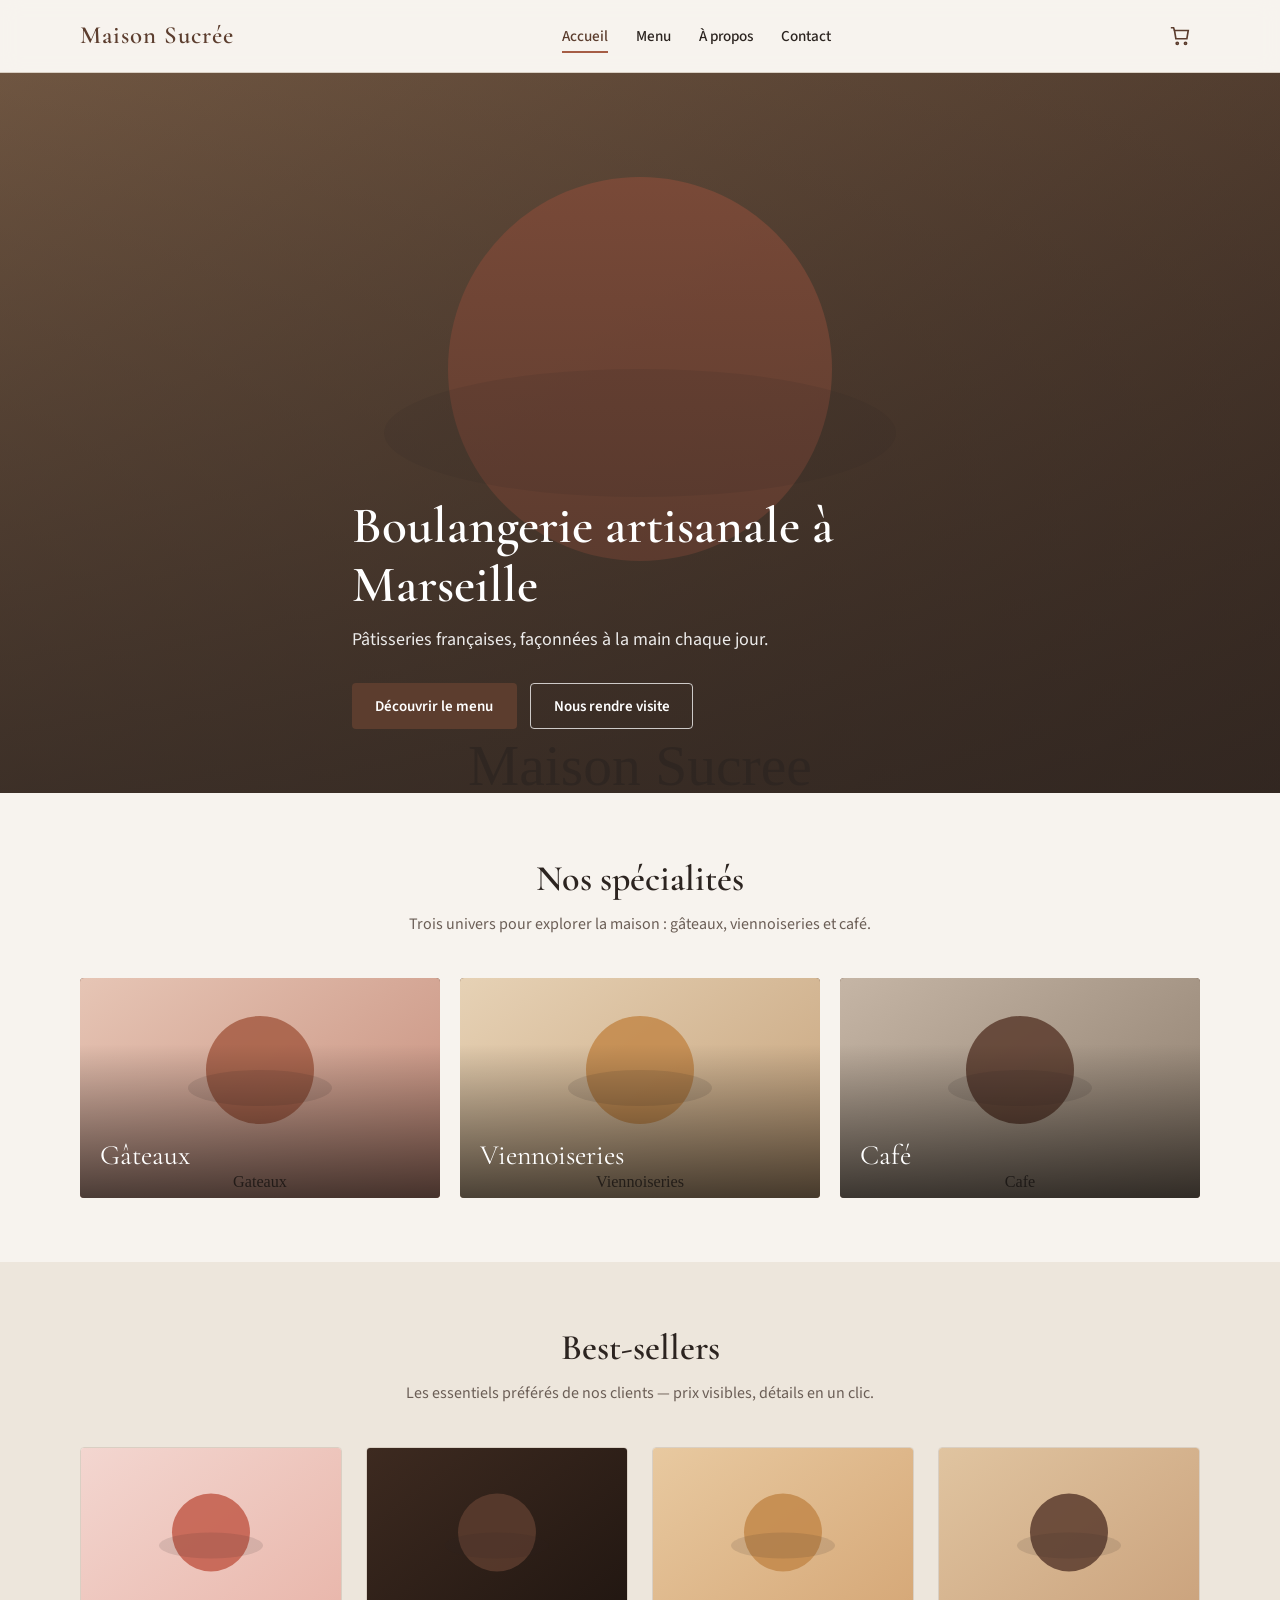
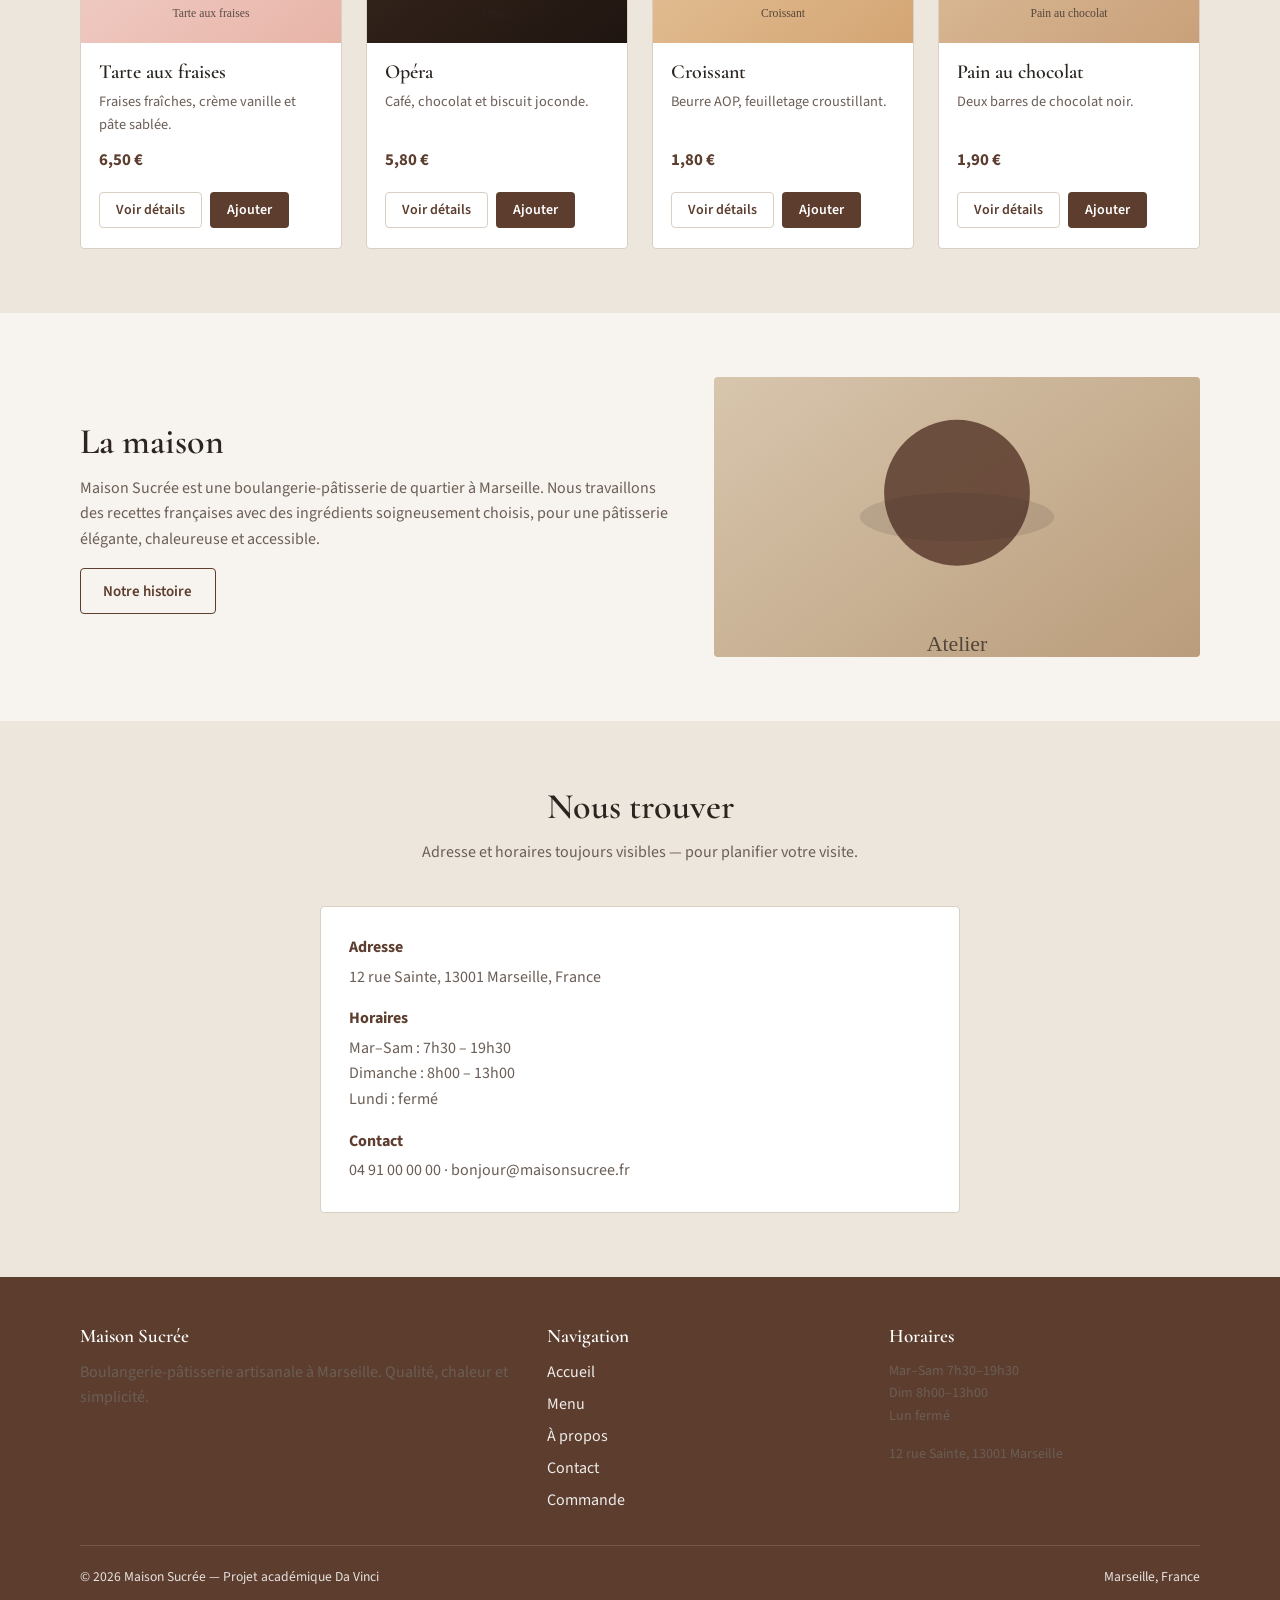
==== index.html @ d8d17b9b "initial commit" ====
<!DOCTYPE html>
<html lang="fr">
<head>
  <meta charset="UTF-8">
  <meta name="viewport" content="width=device-width, initial-scale=1.0">
  <meta name="description" content="Maison Sucrée — boulangerie-pâtisserie artisanale à Marseille. Pâtisseries, pains et café faits maison.">
  <title>Maison Sucrée — Boulangerie artisanale à Marseille</title>
  <link rel="preconnect" href="https://fonts.googleapis.com">
  <link rel="preconnect" href="https://fonts.gstatic.com" crossorigin>
  <link href="https://fonts.googleapis.com/css2?family=Cormorant+Garamond:wght@500;600;700&family=Source+Sans+3:wght@400;500;600;700&display=swap" rel="stylesheet">
  <link rel="stylesheet" href="css/style.css">
</head>
<body>
  <header class="site-header">
    <div class="container site-header__inner">
      <a class="logo" href="index.html">Maison Sucrée</a>
      <nav class="nav" id="main-nav" aria-label="Navigation principale">
        <a class="nav__link" href="index.html">Accueil</a>
        <a class="nav__link" href="menu.html">Menu</a>
        <a class="nav__link" href="about.html">À propos</a>
        <a class="nav__link" href="contact.html">Contact</a>
      </nav>
      <div class="header-actions">
        <a class="cart-link" href="cart.html" aria-label="Voir la commande">
          <svg width="22" height="22" viewBox="0 0 24 24" fill="none" stroke="currentColor" stroke-width="1.8" aria-hidden="true">
            <path d="M6 6h15l-1.5 9h-12z"/><path d="M6 6L5 3H2"/><circle cx="9" cy="20" r="1.2"/><circle cx="18" cy="20" r="1.2"/>
          </svg>
          <span class="cart-badge" data-count="0"></span>
        </a>
        <button class="menu-toggle" type="button" aria-expanded="false" aria-controls="main-nav" aria-label="Ouvrir le menu">
          <svg width="20" height="20" viewBox="0 0 24 24" fill="none" stroke="currentColor" stroke-width="2" aria-hidden="true">
            <path d="M4 7h16M4 12h16M4 17h16"/>
          </svg>
        </button>
      </div>
    </div>
  </header>

  <main>
    <section class="hero" aria-label="Présentation">
      <div class="hero__media" role="img" aria-label="Vitrine de pâtisseries artisanales"></div>
      <div class="container hero__content">
        <h1>Boulangerie artisanale à Marseille</h1>
        <p>Pâtisseries françaises, façonnées à la main chaque jour.</p>
        <div class="hero__actions">
          <a class="btn btn--primary" href="menu.html">Découvrir le menu</a>
          <a class="btn btn--secondary" href="contact.html">Nous rendre visite</a>
        </div>
      </div>
    </section>

    <section class="section">
      <div class="container">
        <div class="section__header">
          <h2>Nos spécialités</h2>
          <p>Trois univers pour explorer la maison : gâteaux, viennoiseries et café.</p>
        </div>
        <div class="specialty-grid">
          <a class="specialty-card" href="menu.html?filter=cakes">
            <div class="specialty-card__bg" style="background-image:url('assets/images/specialty-cakes.svg')"></div>
            <span>Gâteaux</span>
          </a>
          <a class="specialty-card" href="menu.html?filter=pastries">
            <div class="specialty-card__bg" style="background-image:url('assets/images/specialty-pastries.svg')"></div>
            <span>Viennoiseries</span>
          </a>
          <a class="specialty-card" href="menu.html?filter=drinks">
            <div class="specialty-card__bg" style="background-image:url('assets/images/specialty-coffee.svg')"></div>
            <span>Café</span>
          </a>
        </div>
      </div>
    </section>

    <section class="section section--alt">
      <div class="container">
        <div class="section__header">
          <h2>Best-sellers</h2>
          <p>Les essentiels préférés de nos clients — prix visibles, détails en un clic.</p>
        </div>
        <div class="product-grid" id="featured-grid"></div>
      </div>
    </section>

    <section class="section">
      <div class="container split">
        <div>
          <h2>La maison</h2>
          <p>
            Maison Sucrée est une boulangerie-pâtisserie de quartier à Marseille.
            Nous travaillons des recettes françaises avec des ingrédients soigneusement choisis,
            pour une pâtisserie élégante, chaleureuse et accessible.
          </p>
          <a class="btn btn--secondary" href="about.html">Notre histoire</a>
        </div>
        <div class="split__media" role="img" aria-label="Atelier de la boulangerie"></div>
      </div>
    </section>

    <section class="section section--alt">
      <div class="container">
        <div class="section__header">
          <h2>Nous trouver</h2>
          <p>Adresse et horaires toujours visibles — pour planifier votre visite.</p>
        </div>
        <div class="location-box" style="max-width:40rem;margin-inline:auto;">
          <dl>
            <dt>Adresse</dt>
            <dd>12 rue Sainte, 13001 Marseille, France</dd>
            <dt>Horaires</dt>
            <dd>Mar–Sam : 7h30 – 19h30<br>Dimanche : 8h00 – 13h00<br>Lundi : fermé</dd>
            <dt>Contact</dt>
            <dd>04 91 00 00 00 · bonjour@maisonsucree.fr</dd>
          </dl>
        </div>
      </div>
    </section>
  </main>

  <footer class="site-footer">
    <div class="container footer-grid">
      <div>
        <h3>Maison Sucrée</h3>
        <p>Boulangerie-pâtisserie artisanale à Marseille. Qualité, chaleur et simplicité.</p>
      </div>
      <div>
        <h3>Navigation</h3>
        <div class="footer-nav">
          <a href="index.html">Accueil</a>
          <a href="menu.html">Menu</a>
          <a href="about.html">À propos</a>
          <a href="contact.html">Contact</a>
          <a href="cart.html">Commande</a>
        </div>
      </div>
      <div>
        <h3>Horaires</h3>
        <p class="small">Mar–Sam 7h30–19h30<br>Dim 8h00–13h00<br>Lun fermé</p>
        <p class="small">12 rue Sainte, 13001 Marseille</p>
      </div>
    </div>
    <div class="container footer-bottom">
      <span>© 2026 Maison Sucrée — Projet académique Da Vinci</span>
      <span>Marseille, France</span>
    </div>
  </footer>

  <script src="js/products.js"></script>
  <script src="js/cart.js"></script>
  <script src="js/menu.js"></script>
  <script src="js/main.js"></script>
</body>
</html>
---- css/style.css ----
/* Maison Sucree — Global stylesheet
   Comments in French · class/id names in English */

:root {
  --color-bg: #f7f3ee;
  --color-bg-alt: #ede6dc;
  --color-surface: #ffffff;
  --color-text: #2c2420;
  --color-text-muted: #6b5e56;
  --color-primary: #5c3d2e;
  --color-accent: #a65d45;
  --color-border: #d9cfc3;
  --color-success: #3d6b4f;
  --color-error: #9b3b2e;
  --font-display: "Cormorant Garamond", Georgia, serif;
  --font-body: "Source Sans 3", "Segoe UI", sans-serif;
  --radius: 4px;
  --shadow: 0 8px 24px rgba(44, 36, 32, 0.08);
  --header-h: 4.5rem;
  --max-w: 1120px;
  --transition: 0.25s ease;
}

*,
*::before,
*::after {
  box-sizing: border-box;
}

html {
  scroll-behavior: smooth;
}

body {
  margin: 0;
  font-family: var(--font-body);
  font-size: 1rem;
  line-height: 1.6;
  color: var(--color-text);
  background: var(--color-bg);
  min-height: 100vh;
}

img {
  max-width: 100%;
  display: block;
  height: auto;
}

a {
  color: var(--color-accent);
  text-decoration: none;
  transition: color var(--transition);
}

a:hover {
  color: var(--color-primary);
}

h1,
h2,
h3,
h4 {
  font-family: var(--font-display);
  font-weight: 600;
  line-height: 1.2;
  margin: 0 0 0.75rem;
}

h1 {
  font-size: clamp(2.25rem, 4vw, 3.5rem);
  line-height: 1.15;
}

h2 {
  font-size: clamp(1.75rem, 3vw, 2.25rem);
}

h3 {
  font-size: 1.5rem;
}

p {
  margin: 0 0 1rem;
  color: var(--color-text-muted);
}

.small {
  font-size: 0.875rem;
}

/* ---------- Layout ---------- */

.container {
  width: min(100% - 2rem, var(--max-w));
  margin-inline: auto;
}

.section {
  padding: 4rem 0;
}

.section--alt {
  background: var(--color-bg-alt);
}

.section__header {
  text-align: center;
  max-width: 36rem;
  margin: 0 auto 2.5rem;
}

/* ---------- Buttons ---------- */

.btn {
  display: inline-flex;
  align-items: center;
  justify-content: center;
  gap: 0.5rem;
  font-family: var(--font-body);
  font-size: 0.9375rem;
  font-weight: 600;
  line-height: 1;
  padding: 0.9rem 1.4rem;
  border-radius: var(--radius);
  border: 1.5px solid transparent;
  cursor: pointer;
  text-decoration: none;
  transition: background var(--transition), color var(--transition),
    border-color var(--transition), transform var(--transition);
}

.btn:focus-visible,
.nav__link:focus-visible,
.filter-btn:focus-visible,
.qty-btn:focus-visible,
.icon-btn:focus-visible {
  outline: 2px solid var(--color-accent);
  outline-offset: 3px;
}

.btn--primary {
  background: var(--color-primary);
  color: #fff;
}

.btn--primary:hover {
  background: var(--color-accent);
  color: #fff;
}

.btn--secondary {
  background: transparent;
  color: var(--color-primary);
  border-color: var(--color-primary);
}

.btn--secondary:hover {
  background: var(--color-primary);
  color: #fff;
}

.btn--ghost {
  background: transparent;
  color: var(--color-primary);
  border-color: var(--color-border);
}

.btn--ghost:hover {
  border-color: var(--color-primary);
}

.btn--full {
  width: 100%;
}

.btn:disabled,
.btn--disabled {
  opacity: 0.45;
  cursor: not-allowed;
  pointer-events: none;
}

.btn--sm {
  padding: 0.65rem 1rem;
  font-size: 0.875rem;
}

/* ---------- Header / Nav ---------- */

.site-header {
  position: sticky;
  top: 0;
  z-index: 100;
  background: rgba(247, 243, 238, 0.92);
  backdrop-filter: blur(10px);
  border-bottom: 1px solid var(--color-border);
}

.site-header__inner {
  display: flex;
  align-items: center;
  justify-content: space-between;
  min-height: var(--header-h);
  gap: 1rem;
}

.logo {
  font-family: var(--font-display);
  font-size: 1.55rem;
  font-weight: 600;
  letter-spacing: 0.04em;
  color: var(--color-primary);
  text-decoration: none;
}

.logo:hover {
  color: var(--color-accent);
}

.nav {
  display: flex;
  align-items: center;
  gap: 1.75rem;
}

.nav__link {
  color: var(--color-text);
  font-weight: 500;
  font-size: 0.95rem;
  text-decoration: none;
  position: relative;
}

.nav__link::after {
  content: "";
  position: absolute;
  left: 0;
  bottom: -0.3rem;
  width: 0;
  height: 1.5px;
  background: var(--color-accent);
  transition: width var(--transition);
}

.nav__link:hover::after,
.nav__link.is-active::after {
  width: 100%;
}

.nav__link.is-active {
  color: var(--color-primary);
}

.header-actions {
  display: flex;
  align-items: center;
  gap: 0.75rem;
}

.cart-link {
  position: relative;
  display: inline-flex;
  align-items: center;
  justify-content: center;
  width: 2.5rem;
  height: 2.5rem;
  color: var(--color-primary);
  text-decoration: none;
  border-radius: var(--radius);
}

.cart-link:hover {
  background: var(--color-bg-alt);
}

.cart-badge {
  position: absolute;
  top: 0.15rem;
  right: 0.05rem;
  min-width: 1.15rem;
  height: 1.15rem;
  padding: 0 0.3rem;
  border-radius: 999px;
  background: var(--color-accent);
  color: #fff;
  font-size: 0.7rem;
  font-weight: 700;
  display: inline-flex;
  align-items: center;
  justify-content: center;
}

.cart-badge:empty,
.cart-badge[data-count="0"] {
  display: none;
}

.menu-toggle {
  display: none;
  background: none;
  border: 1px solid var(--color-border);
  width: 2.5rem;
  height: 2.5rem;
  border-radius: var(--radius);
  cursor: pointer;
  color: var(--color-primary);
  align-items: center;
  justify-content: center;
}

/* ---------- Hero ---------- */

.hero {
  position: relative;
  min-height: min(88vh, 720px);
  display: grid;
  align-items: end;
  color: #fff;
  overflow: hidden;
}

.hero__media {
  position: absolute;
  inset: 0;
  background:
    linear-gradient(180deg, rgba(44, 36, 32, 0.25) 0%, rgba(44, 36, 32, 0.72) 100%),
    url("../assets/images/hero.svg") center / cover no-repeat,
    linear-gradient(135deg, #8a6a4f, #3d2a20);
}

.hero__content {
  position: relative;
  z-index: 1;
  padding: 5rem 0 4rem;
  max-width: 36rem;
  animation: fadeUp 0.8s ease both;
}

.hero__content h1 {
  color: #fff;
  margin-bottom: 0.75rem;
}

.hero__content p {
  color: rgba(255, 255, 255, 0.9);
  font-size: 1.125rem;
  margin-bottom: 1.75rem;
}

.hero__actions {
  display: flex;
  flex-wrap: wrap;
  gap: 0.85rem;
}

.hero .btn--secondary {
  color: #fff;
  border-color: rgba(255, 255, 255, 0.75);
}

.hero .btn--secondary:hover {
  background: #fff;
  color: var(--color-primary);
}

@keyframes fadeUp {
  from {
    opacity: 0;
    transform: translateY(18px);
  }
  to {
    opacity: 1;
    transform: translateY(0);
  }
}

/* ---------- Specialty cards ---------- */

.specialty-grid {
  display: grid;
  grid-template-columns: repeat(3, 1fr);
  gap: 1.25rem;
}

.specialty-card {
  position: relative;
  min-height: 220px;
  border-radius: var(--radius);
  overflow: hidden;
  display: flex;
  align-items: flex-end;
  padding: 1.25rem;
  color: #fff;
  text-decoration: none;
  background: var(--color-primary);
  transition: transform var(--transition);
}

.specialty-card:hover {
  transform: translateY(-4px);
  color: #fff;
}

.specialty-card::before {
  content: "";
  position: absolute;
  inset: 0;
  background: linear-gradient(180deg, transparent 30%, rgba(0, 0, 0, 0.65));
  z-index: 1;
}

.specialty-card__bg {
  position: absolute;
  inset: 0;
  background-size: cover;
  background-position: center;
  transition: transform 0.5s ease;
}

.specialty-card:hover .specialty-card__bg {
  transform: scale(1.05);
}

.specialty-card span {
  position: relative;
  z-index: 2;
  font-family: var(--font-display);
  font-size: 1.75rem;
}

/* ---------- Product cards ---------- */

.product-grid {
  display: grid;
  grid-template-columns: repeat(auto-fill, minmax(240px, 1fr));
  gap: 1.5rem;
}

.product-card {
  background: var(--color-surface);
  border: 1px solid var(--color-border);
  border-radius: var(--radius);
  overflow: hidden;
  display: flex;
  flex-direction: column;
  transition: box-shadow var(--transition), transform var(--transition);
}

.product-card:hover {
  box-shadow: var(--shadow);
  transform: translateY(-3px);
}

.product-card__image {
  aspect-ratio: 4 / 3;
  background: var(--color-bg-alt);
  overflow: hidden;
}

.product-card__image img {
  width: 100%;
  height: 100%;
  object-fit: cover;
  transition: transform 0.45s ease;
}

.product-card:hover .product-card__image img {
  transform: scale(1.04);
}

.product-card__body {
  padding: 1.1rem 1.15rem 1.25rem;
  display: flex;
  flex-direction: column;
  flex: 1;
  gap: 0.35rem;
}

.product-card__body h3 {
  font-size: 1.25rem;
  margin: 0;
}

.product-card__desc {
  font-size: 0.9rem;
  margin: 0;
  flex: 1;
}

.product-card__price {
  font-weight: 700;
  color: var(--color-primary);
  font-size: 1.05rem;
  margin: 0.35rem 0 0.75rem;
}

.product-card__actions {
  display: flex;
  flex-wrap: wrap;
  gap: 0.5rem;
}

/* ---------- About / Location blocks ---------- */

.split {
  display: grid;
  grid-template-columns: 1.1fr 0.9fr;
  gap: 2.5rem;
  align-items: center;
}

.split__media {
  border-radius: var(--radius);
  overflow: hidden;
  min-height: 280px;
  background:
    url("../assets/images/about.svg") center / cover no-repeat,
    var(--color-bg-alt);
}

.location-box {
  background: var(--color-surface);
  border: 1px solid var(--color-border);
  border-radius: var(--radius);
  padding: 1.75rem;
}

.location-box dl {
  margin: 0;
}

.location-box dt {
  font-weight: 700;
  color: var(--color-primary);
  margin-top: 1rem;
}

.location-box dt:first-child {
  margin-top: 0;
}

.location-box dd {
  margin: 0.25rem 0 0;
  color: var(--color-text-muted);
}

/* ---------- Filters ---------- */

.filters {
  display: flex;
  flex-wrap: wrap;
  gap: 0.5rem;
  margin-bottom: 2rem;
  justify-content: center;
}

.filter-btn {
  font-family: var(--font-body);
  font-size: 0.9rem;
  font-weight: 600;
  padding: 0.55rem 1rem;
  border-radius: 999px;
  border: 1px solid var(--color-border);
  background: var(--color-surface);
  color: var(--color-text);
  cursor: pointer;
  transition: background var(--transition), color var(--transition),
    border-color var(--transition);
}

.filter-btn:hover {
  border-color: var(--color-primary);
}

.filter-btn.is-active {
  background: var(--color-primary);
  border-color: var(--color-primary);
  color: #fff;
}

.page-hero {
  padding: 3rem 0 1.5rem;
  text-align: center;
}

.page-hero p {
  max-width: 32rem;
  margin-inline: auto;
}

/* ---------- Product detail ---------- */

.product-detail {
  display: grid;
  grid-template-columns: 1fr 1fr;
  gap: 2.5rem;
  align-items: start;
  padding-bottom: 4rem;
}

.product-detail__image {
  border-radius: var(--radius);
  overflow: hidden;
  background: var(--color-bg-alt);
  aspect-ratio: 1;
}

.product-detail__image img {
  width: 100%;
  height: 100%;
  object-fit: cover;
}

.product-detail__price {
  font-size: 1.5rem;
  font-weight: 700;
  color: var(--color-primary);
  margin: 0.5rem 0 1.25rem;
}

.meta-block {
  margin: 1.25rem 0;
  padding: 1rem 0;
  border-top: 1px solid var(--color-border);
  border-bottom: 1px solid var(--color-border);
}

.meta-block h3 {
  font-size: 1.1rem;
  margin-bottom: 0.35rem;
}

.meta-block p {
  margin: 0 0 0.85rem;
}

.qty-row {
  display: flex;
  align-items: center;
  gap: 1rem;
  margin: 1.5rem 0;
}

.qty-control {
  display: inline-flex;
  align-items: center;
  border: 1px solid var(--color-border);
  border-radius: var(--radius);
  background: var(--color-surface);
}

.qty-btn {
  width: 2.4rem;
  height: 2.4rem;
  border: none;
  background: transparent;
  font-size: 1.15rem;
  cursor: pointer;
  color: var(--color-primary);
}

.qty-value {
  min-width: 2rem;
  text-align: center;
  font-weight: 600;
}

/* ---------- Cart ---------- */

.cart-layout {
  display: grid;
  gap: 1.5rem;
  max-width: 720px;
  margin: 0 auto 4rem;
}

.cart-item {
  display: grid;
  grid-template-columns: 80px 1fr auto;
  gap: 1rem;
  align-items: center;
  background: var(--color-surface);
  border: 1px solid var(--color-border);
  border-radius: var(--radius);
  padding: 1rem;
}

.cart-item__image {
  width: 80px;
  height: 80px;
  border-radius: var(--radius);
  overflow: hidden;
  background: var(--color-bg-alt);
}

.cart-item__image img {
  width: 100%;
  height: 100%;
  object-fit: cover;
}

.cart-item__name {
  font-family: var(--font-display);
  font-size: 1.25rem;
  margin: 0 0 0.25rem;
  color: var(--color-text);
}

.cart-item__price {
  margin: 0;
  font-size: 0.9rem;
}

.cart-item__actions {
  display: flex;
  flex-direction: column;
  align-items: flex-end;
  gap: 0.5rem;
}

.cart-item__line-total {
  font-weight: 700;
  color: var(--color-primary);
}

.remove-btn {
  background: none;
  border: none;
  color: var(--color-accent);
  cursor: pointer;
  font-size: 0.85rem;
  text-decoration: underline;
  padding: 0;
}

.cart-summary {
  background: var(--color-surface);
  border: 1px solid var(--color-border);
  border-radius: var(--radius);
  padding: 1.5rem;
}

.cart-summary__row {
  display: flex;
  justify-content: space-between;
  font-size: 1.2rem;
  font-weight: 700;
  color: var(--color-primary);
  margin-bottom: 1.25rem;
  padding-bottom: 1rem;
  border-bottom: 1px solid var(--color-border);
}

.cart-summary__actions {
  display: flex;
  flex-wrap: wrap;
  gap: 0.75rem;
}

.cart-empty {
  text-align: center;
  padding: 3rem 1rem;
  background: var(--color-surface);
  border: 1px dashed var(--color-border);
  border-radius: var(--radius);
}

/* ---------- About page ---------- */

.values-grid {
  display: grid;
  grid-template-columns: repeat(3, 1fr);
  gap: 1.25rem;
  margin-top: 2rem;
}

.value-card {
  background: var(--color-surface);
  border: 1px solid var(--color-border);
  border-radius: var(--radius);
  padding: 1.5rem;
}

.value-card h3 {
  margin-bottom: 0.5rem;
}

.gallery {
  display: grid;
  grid-template-columns: repeat(3, 1fr);
  gap: 1rem;
}

.gallery__item {
  aspect-ratio: 1;
  border-radius: var(--radius);
  overflow: hidden;
  background: var(--color-bg-alt);
}

.gallery__item img {
  width: 100%;
  height: 100%;
  object-fit: cover;
}

/* ---------- Contact ---------- */

.contact-grid {
  display: grid;
  grid-template-columns: 1fr 1fr;
  gap: 2rem;
  margin-bottom: 2.5rem;
}

.contact-card {
  background: var(--color-surface);
  border: 1px solid var(--color-border);
  border-radius: var(--radius);
  padding: 1.5rem;
}

.map-placeholder {
  min-height: 260px;
  border-radius: var(--radius);
  border: 1px solid var(--color-border);
  background:
    linear-gradient(135deg, rgba(92, 61, 46, 0.08), rgba(166, 93, 69, 0.12)),
    repeating-linear-gradient(
      90deg,
      transparent,
      transparent 19px,
      rgba(217, 207, 195, 0.5) 20px
    ),
    repeating-linear-gradient(
      0deg,
      transparent,
      transparent 19px,
      rgba(217, 207, 195, 0.5) 20px
    );
  display: grid;
  place-items: center;
  text-align: center;
  color: var(--color-text-muted);
  padding: 1.5rem;
}

.form {
  display: grid;
  gap: 1rem;
}

.form-group {
  display: grid;
  gap: 0.35rem;
}

.form-group label {
  font-weight: 600;
  font-size: 0.9rem;
}

.form-group input,
.form-group textarea {
  font: inherit;
  padding: 0.8rem 0.9rem;
  border: 1px solid var(--color-border);
  border-radius: var(--radius);
  background: var(--color-surface);
  color: var(--color-text);
  transition: border-color var(--transition), box-shadow var(--transition);
}

.form-group input:focus,
.form-group textarea:focus {
  outline: none;
  border-color: var(--color-primary);
  box-shadow: 0 0 0 3px rgba(92, 61, 46, 0.12);
}

.form-group.is-error input,
.form-group.is-error textarea {
  border-color: var(--color-error);
}

.form-error {
  color: var(--color-error);
  font-size: 0.8rem;
  display: none;
}

.form-group.is-error .form-error {
  display: block;
}

.form-success {
  display: none;
  padding: 1rem 1.15rem;
  background: rgba(61, 107, 79, 0.1);
  border: 1px solid var(--color-success);
  color: var(--color-success);
  border-radius: var(--radius);
  margin-bottom: 1rem;
}

.form-success.is-visible {
  display: block;
}

/* ---------- Footer ---------- */

.site-footer {
  background: var(--color-primary);
  color: rgba(255, 255, 255, 0.85);
  padding: 3rem 0 1.5rem;
  margin-top: auto;
}

.site-footer a {
  color: rgba(255, 255, 255, 0.9);
}

.site-footer a:hover {
  color: #fff;
}

.footer-grid {
  display: grid;
  grid-template-columns: 1.4fr 1fr 1fr;
  gap: 2rem;
  margin-bottom: 2rem;
}

.site-footer h3 {
  color: #fff;
  font-size: 1.2rem;
}

.footer-nav {
  display: grid;
  gap: 0.4rem;
}

.footer-bottom {
  border-top: 1px solid rgba(255, 255, 255, 0.15);
  padding-top: 1.25rem;
  font-size: 0.85rem;
  display: flex;
  justify-content: space-between;
  flex-wrap: wrap;
  gap: 0.5rem;
}

/* ---------- Toast ---------- */

.toast {
  position: fixed;
  bottom: 1.5rem;
  right: 1.5rem;
  z-index: 200;
  background: var(--color-primary);
  color: #fff;
  padding: 0.9rem 1.2rem;
  border-radius: var(--radius);
  box-shadow: var(--shadow);
  transform: translateY(120%);
  opacity: 0;
  transition: transform 0.3s ease, opacity 0.3s ease;
  max-width: min(90vw, 320px);
}

.toast.is-visible {
  transform: translateY(0);
  opacity: 1;
}

/* ---------- Order success modal-ish ---------- */

.order-success {
  display: none;
  text-align: center;
  padding: 2rem;
  background: rgba(61, 107, 79, 0.08);
  border: 1px solid var(--color-success);
  border-radius: var(--radius);
  color: var(--color-success);
  margin-bottom: 1.5rem;
}

.order-success.is-visible {
  display: block;
}

/* ---------- Utilities ---------- */

.sr-only {
  position: absolute;
  width: 1px;
  height: 1px;
  padding: 0;
  margin: -1px;
  overflow: hidden;
  clip: rect(0, 0, 0, 0);
  border: 0;
}

.text-center {
  text-align: center;
}

/* ---------- Responsive ---------- */

@media (max-width: 900px) {
  .specialty-grid,
  .values-grid,
  .gallery,
  .footer-grid,
  .contact-grid,
  .split,
  .product-detail {
    grid-template-columns: 1fr;
  }

  .product-detail__image {
    aspect-ratio: 4 / 3;
  }
}

@media (max-width: 768px) {
  .menu-toggle {
    display: inline-flex;
  }

  .nav {
    position: fixed;
    inset: var(--header-h) 0 auto 0;
    background: var(--color-bg);
    border-bottom: 1px solid var(--color-border);
    flex-direction: column;
    align-items: stretch;
    padding: 1rem 1.25rem 1.25rem;
    gap: 0.25rem;
    transform: translateY(-120%);
    opacity: 0;
    pointer-events: none;
    transition: transform var(--transition), opacity var(--transition);
  }

  .nav.is-open {
    transform: translateY(0);
    opacity: 1;
    pointer-events: auto;
  }

  .nav__link {
    padding: 0.75rem 0.25rem;
  }

  .nav__link::after {
    display: none;
  }

  .hero {
    min-height: 70vh;
  }

  .cart-item {
    grid-template-columns: 64px 1fr;
  }

  .cart-item__actions {
    grid-column: 1 / -1;
    flex-direction: row;
    justify-content: space-between;
    align-items: center;
  }

  .cart-summary__actions {
    flex-direction: column;
  }

  .cart-summary__actions .btn {
    width: 100%;
  }
}

@media (max-width: 480px) {
  .hero__actions {
    flex-direction: column;
  }

  .hero__actions .btn {
    width: 100%;
  }

  .product-card__actions {
    flex-direction: column;
  }

  .product-card__actions .btn {
    width: 100%;
  }
}
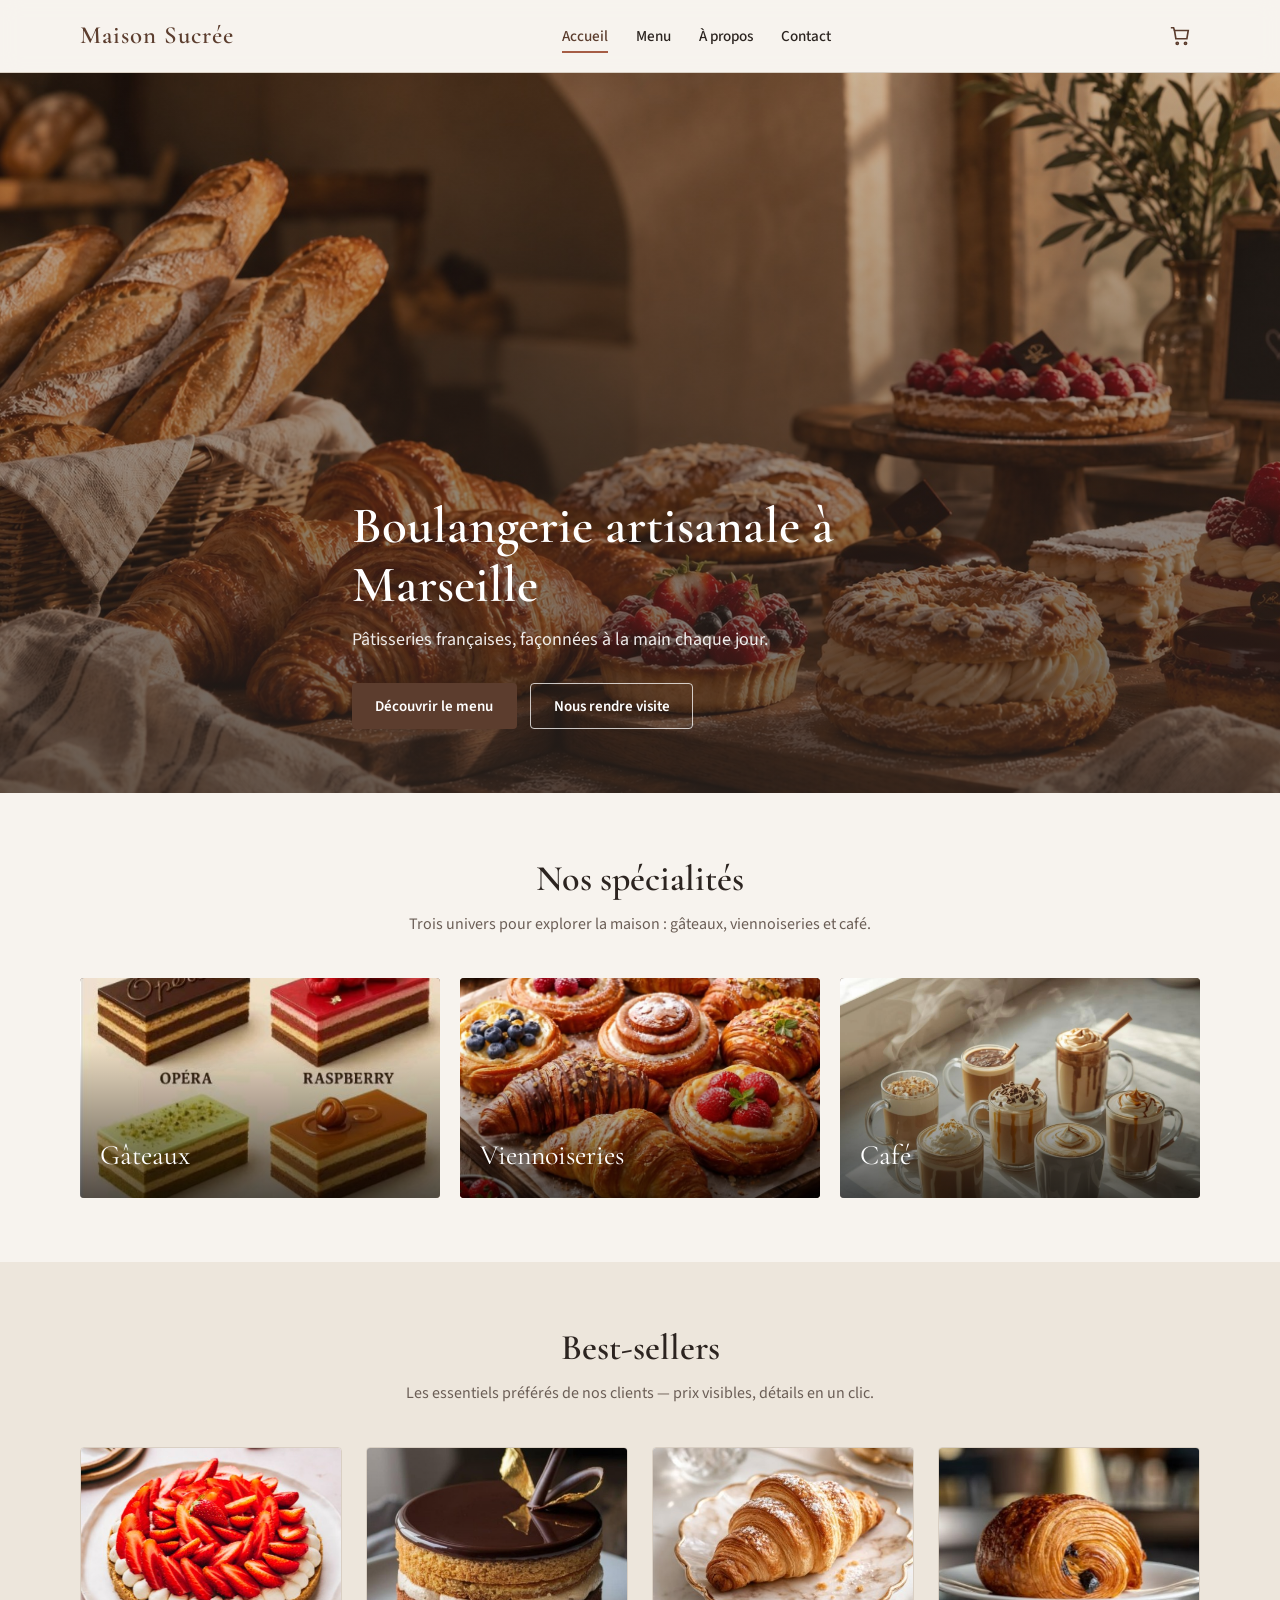
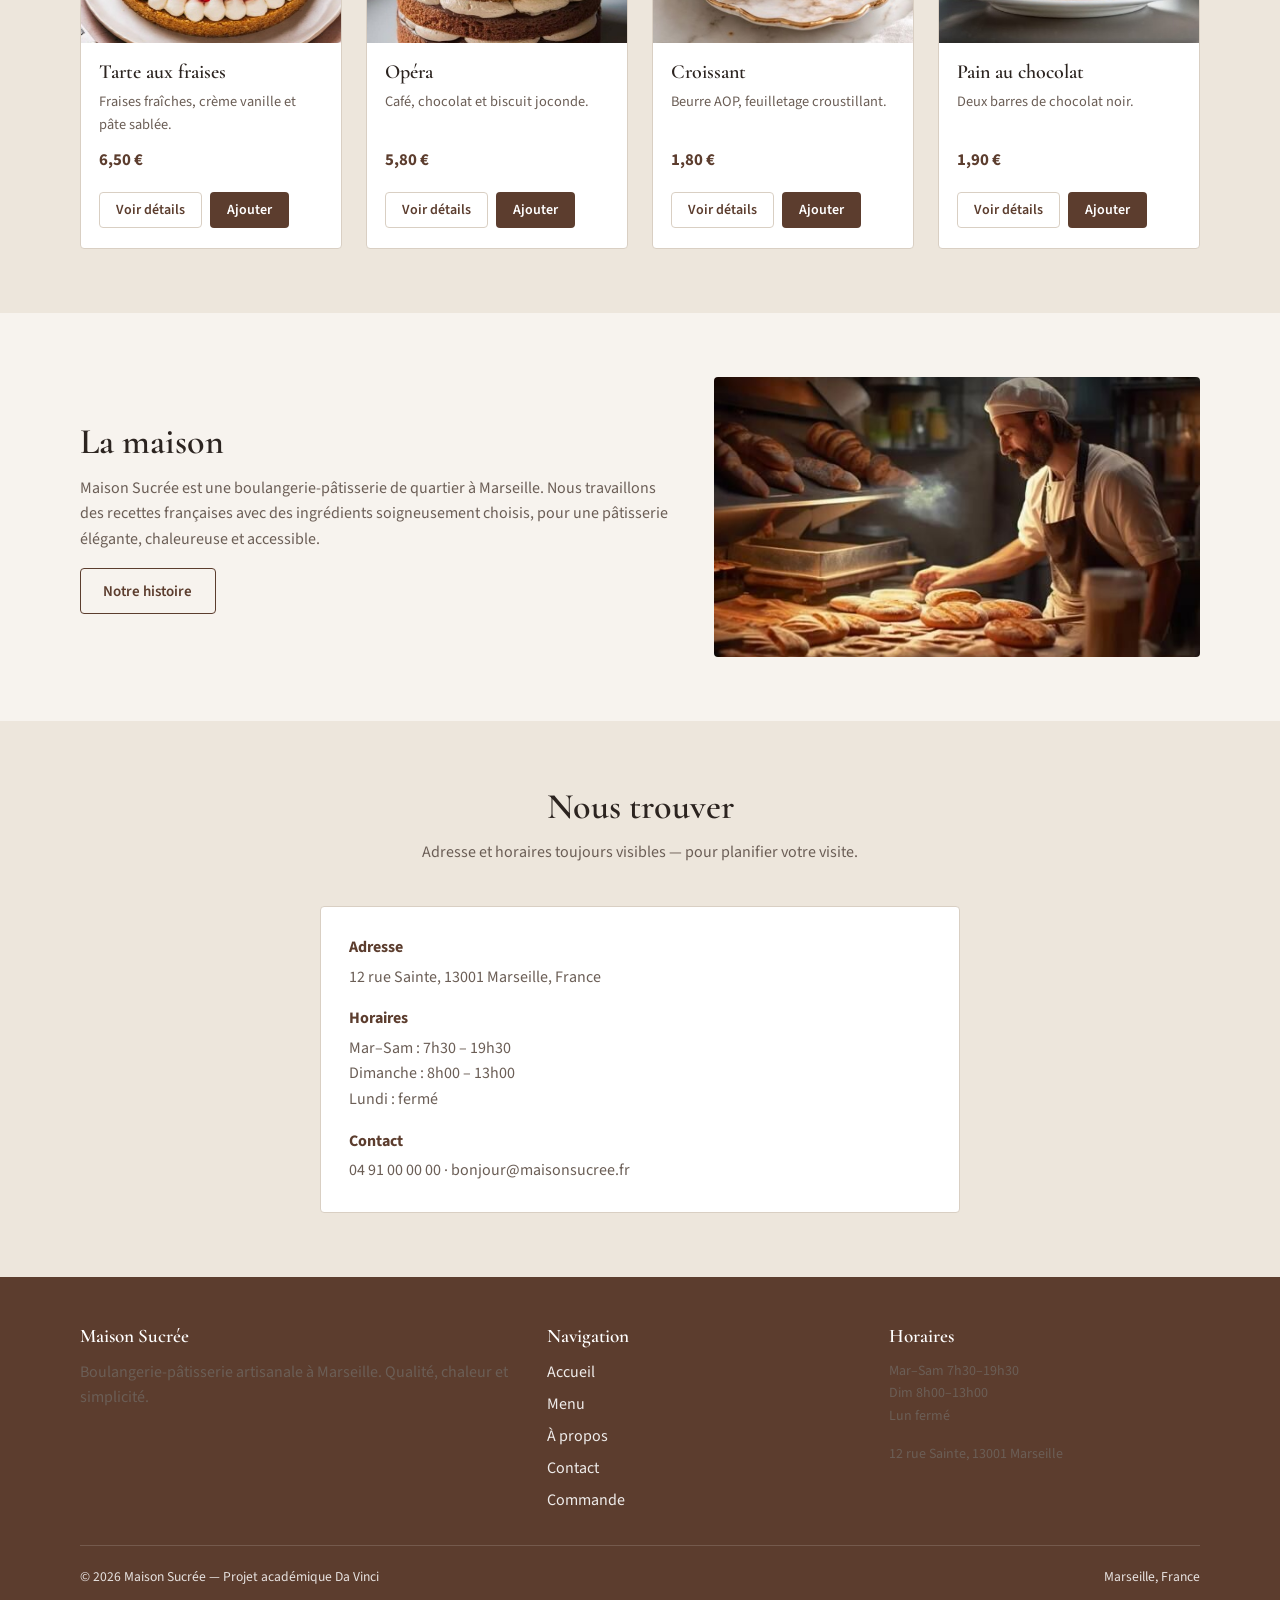
==== commit 680b80c8: "add images" ====
--- a/index.html
+++ b/index.html
@@ -57,15 +57,15 @@
         </div>
         <div class="specialty-grid">
           <a class="specialty-card" href="menu.html?filter=cakes">
-            <div class="specialty-card__bg" style="background-image:url('assets/images/specialty-cakes.svg')"></div>
+            <div class="specialty-card__bg" style="background-image:url('assets/images2/Gateau.jpg')"></div>
             <span>Gâteaux</span>
           </a>
           <a class="specialty-card" href="menu.html?filter=pastries">
-            <div class="specialty-card__bg" style="background-image:url('assets/images/specialty-pastries.svg')"></div>
+            <div class="specialty-card__bg" style="background-image:url('assets/images2/Viennoiserie.jpg')"></div>
             <span>Viennoiseries</span>
           </a>
           <a class="specialty-card" href="menu.html?filter=drinks">
-            <div class="specialty-card__bg" style="background-image:url('assets/images/specialty-coffee.svg')"></div>
+            <div class="specialty-card__bg" style="background-image:url('assets/images2/Cafe.jpg')"></div>
             <span>Café</span>
           </a>
         </div>
--- a/css/style.css
+++ b/css/style.css
@@ -325,7 +325,7 @@
   inset: 0;
   background:
     linear-gradient(180deg, rgba(44, 36, 32, 0.25) 0%, rgba(44, 36, 32, 0.72) 100%),
-    url("../assets/images/hero.svg") center / cover no-repeat,
+    url("../assets/images2/hero.jpg") center / cover no-repeat,
     linear-gradient(135deg, #8a6a4f, #3d2a20);
 }
 
@@ -515,7 +515,7 @@
   overflow: hidden;
   min-height: 280px;
   background:
-    url("../assets/images/about.svg") center / cover no-repeat,
+    url("../assets/images2/about.jpg") center / cover no-repeat,
     var(--color-bg-alt);
 }
 
